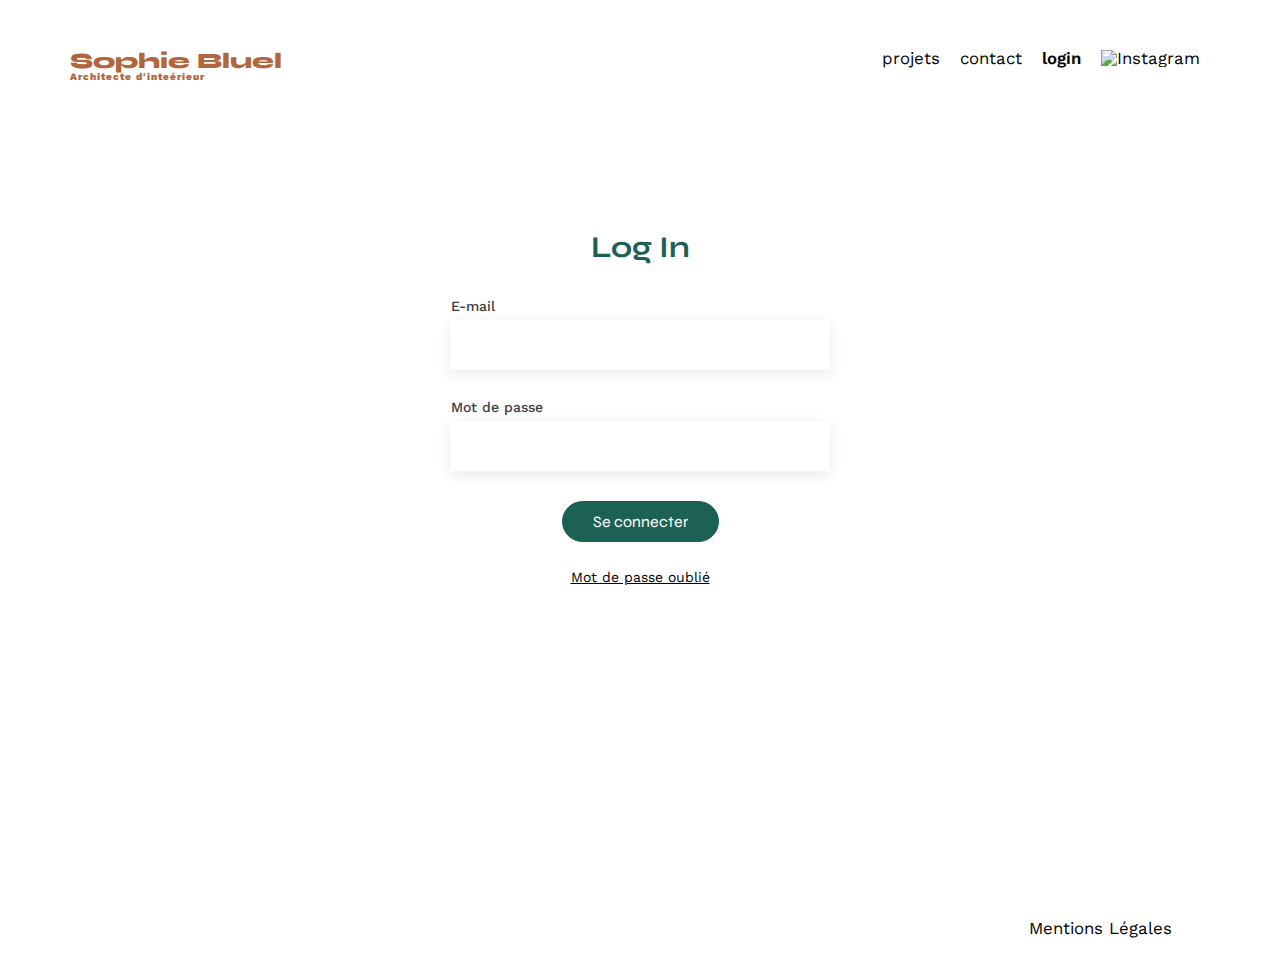
==== FrontEnd/pages/login.html @ 0238dd9f "Added login page" ====
<!DOCTYPE html>
<html lang="fr">
  <head>
    <meta charset="UTF-8" />
    <title>Sophie Bluel - Architecte d'intérieur - Login</title>
    <meta name="viewport" content="width=device-width, initial-scale=1.0" />
    <link rel="preconnect" href="https://fonts.googleapis.com" />
    <link rel="preconnect" href="https://fonts.gstatic.com" crossorigin />
    <link
      href="https://fonts.googleapis.com/css2?family=Syne:wght@700;800&family=Work+Sans&display=swap"
      rel="stylesheet"
    />
    <meta name="description" content="" />
    <link rel="stylesheet" href="../assets/style.css" />
  </head>
  <body>
    <header>
      <h1>Sophie Bluel <span>Architecte d'inteérieur</span></h1>
      <nav>
        <ul>
          <li><a href="../index.html">projets</a></li>
          <li>contact</li>
          <li class="active--link">login</li>
          <li><img src="../assets/icons/instagram.png" alt="Instagram" /></li>
        </ul>
      </nav>
    </header>
    <main>
      <section class="login">
        <h1>Log In</h1>
        <form class="login-form">
          <label for="email">E-mail</label>
          <input id="email" type="email" name="email" required />
          <label for="password">Mot de passe</label>
          <input id="password" type="password" name="password" required />
          <button class="basic-button" id="login" type="submit">Se connecter</button>
        </form>
        <a href="#">Mot de passe oublié</a>
      </section>
    </main>

    <footer>
      <nav>
        <ul>
          <li>Mentions Légales</li>
        </ul>
      </nav>
    </footer>
    <script type="module" src="../index.js"></script>
  </body>
</html>
---- FrontEnd/assets/style.css ----
/* http://meyerweb.com/eric/tools/css/reset/
   v2.0 | 20110126
   License: none (public domain)
*/

html,
body,
div,
span,
applet,
object,
iframe,
h1,
h2,
h3,
h4,
h5,
h6,
p,
blockquote,
pre,
a,
abbr,
acronym,
address,
big,
cite,
code,
del,
dfn,
em,
img,
ins,
kbd,
q,
s,
samp,
small,
strike,
strong,
sub,
sup,
tt,
var,
b,
u,
i,
center,
dl,
dt,
dd,
ol,
ul,
li,
fieldset,
form,
label,
legend,
table,
caption,
tbody,
tfoot,
thead,
tr,
th,
td,
article,
aside,
canvas,
details,
embed,
figure,
figcaption,
footer,
header,
hgroup,
menu,
nav,
output,
ruby,
section,
summary,
time,
mark,
audio,
video {
  margin: 0;
  padding: 0;
  border: 0;
  font-size: 100%;
  font: inherit;
  vertical-align: baseline;
}
/* HTML5 display-role reset for older browsers */
article,
aside,
details,
figcaption,
figure,
footer,
header,
hgroup,
menu,
nav,
section {
  display: block;
}
body {
  line-height: 1;
}
ol,
ul {
  list-style: none;
}
blockquote,
q {
  quotes: none;
}
blockquote:before,
blockquote:after,
q:before,
q:after {
  content: "";
  content: none;
}
table {
  border-collapse: collapse;
  border-spacing: 0;
}

a {
  text-decoration: none;
  color: inherit;
}
/** end reset css**/
body {
  max-width: 1140px;
  margin: auto;
  font-family: "Work Sans";
  font-size: 14px;
}
header {
  display: flex;
  justify-content: space-between;
  margin: 50px 0;
}

.active--link {
  font-weight: 600;
}
section {
  margin: 50px 0;
}

h1 {
  display: flex;
  flex-direction: column;
  font-family: "Syne";
  font-size: 22px;
  font-weight: 800;
  color: #b1663c;
}

h1 > span {
  font-family: "Work Sans";
  font-size: 10px;
  letter-spacing: 0.1em;
}

h2 {
  font-family: "Syne";
  font-weight: 700;
  font-size: 30px;
  color: #1d6154;
}
nav ul {
  display: flex;
  align-items: center;
  list-style-type: none;
}
nav li {
  padding: 0 10px;
  font-size: 1.2em;
}

li:hover {
  color: #b1663c;
}
#introduction {
  display: flex;
  align-items: center;
}
#introduction figure {
  flex: 1;
}
#introduction img {
  display: block;
  margin: auto;
  width: 80%;
}

#introduction article {
  flex: 1;
}
#introduction h2 {
  margin-bottom: 1em;
}

#introduction p {
  margin-bottom: 0.5em;
}
#portfolio h2 {
  text-align: center;
  margin-bottom: 1em;
}
.gallery {
  width: 100%;
  display: grid;
  grid-template-columns: 1fr 1fr 1fr;
  grid-column-gap: 20px;
  grid-row-gap: 20px;
}

.gallery__filters {
  display: flex;
  justify-content: center;
  gap: 0.625rem;
  margin-bottom: 3.125rem;
}

.login-form .basic-button,
.gallery__filters .basic-button {
  font-family: Syne;
  border: 1px solid #1d6154;
  border-radius: 3.75rem;
  color: #1d6154;
  padding: 0.625rem 1.875rem;
  cursor: pointer;
  font-size: 1rem;
}

.login-form .basic-button:hover,
.gallery__filters .basic-button:hover {
  color: #1d6154;
  background-color: white;
}

.login-form .basic-button,
.gallery__filters .button--active {
  color: white;
  background-color: #1d6154;
}

.gallery img {
  width: 100%;
}

.gallery figure {
  animation: fade-in-bottom 0.6s cubic-bezier(0.39, 0.575, 0.565, 1) both;
}

#contact {
  width: 50%;
  margin: auto;
}
#contact > * {
  text-align: center;
}
#contact h2 {
  margin-bottom: 20px;
}
#contact form {
  text-align: left;
  margin-top: 30px;
  display: flex;
  flex-direction: column;
}

#contact input {
  height: 50px;
  font-size: 1.2em;
  border: none;
  box-shadow: 0px 4px 14px rgba(0, 0, 0, 0.09);
}
#contact label {
  margin: 2em 0 1em 0;
}
#contact textarea {
  border: none;
  box-shadow: 0px 4px 14px rgba(0, 0, 0, 0.09);
}

input[type="submit"] {
  font-family: "Syne", sans-serif;
  font-weight: 700;
  color: white;
  background-color: #1d6154;
  margin: 2em auto;
  width: 180px;
  text-align: center;
  border-radius: 60px;
}

.login,
.login-form {
  display: flex;
  flex-direction: column;
  justify-content: center;
  align-items: center;
}

.login {
  margin-top: 9.375rem;
  margin-bottom: 21rem;
}

.login > h1 {
  color: #1d6154;
  font-size: 1.875rem;
  font-weight: 700;
  margin-bottom: 2.3rem;
}

.login-form {
  width: 379px;
  margin-bottom: 1.75rem;
}

.login-form label {
  align-self: flex-start;
  font-size: 0.875rem;
  margin-bottom: 0.43rem;
  font-weight: 500;
  color: #3d3d3d;
}

.login-form input {
  box-shadow: 0px 4px 14px rgba(0, 0, 0, 0.09);
  border: transparent;
  height: 50px;
  width: 90%;
  padding: 0 1.2rem;
  margin-bottom: 1.875rem;
}

.login a {
  text-decoration: underline;
}

footer nav ul {
  display: flex;
  justify-content: flex-end;
  margin: 2em;
}

/* KEYFRAMES */

@keyframes fade-in-bottom {
  0% {
    -webkit-transform: translateY(50px);
    transform: translateY(50px);
    opacity: 0;
  }
  100% {
    -webkit-transform: translateY(0);
    transform: translateY(0);
    opacity: 1;
  }
}
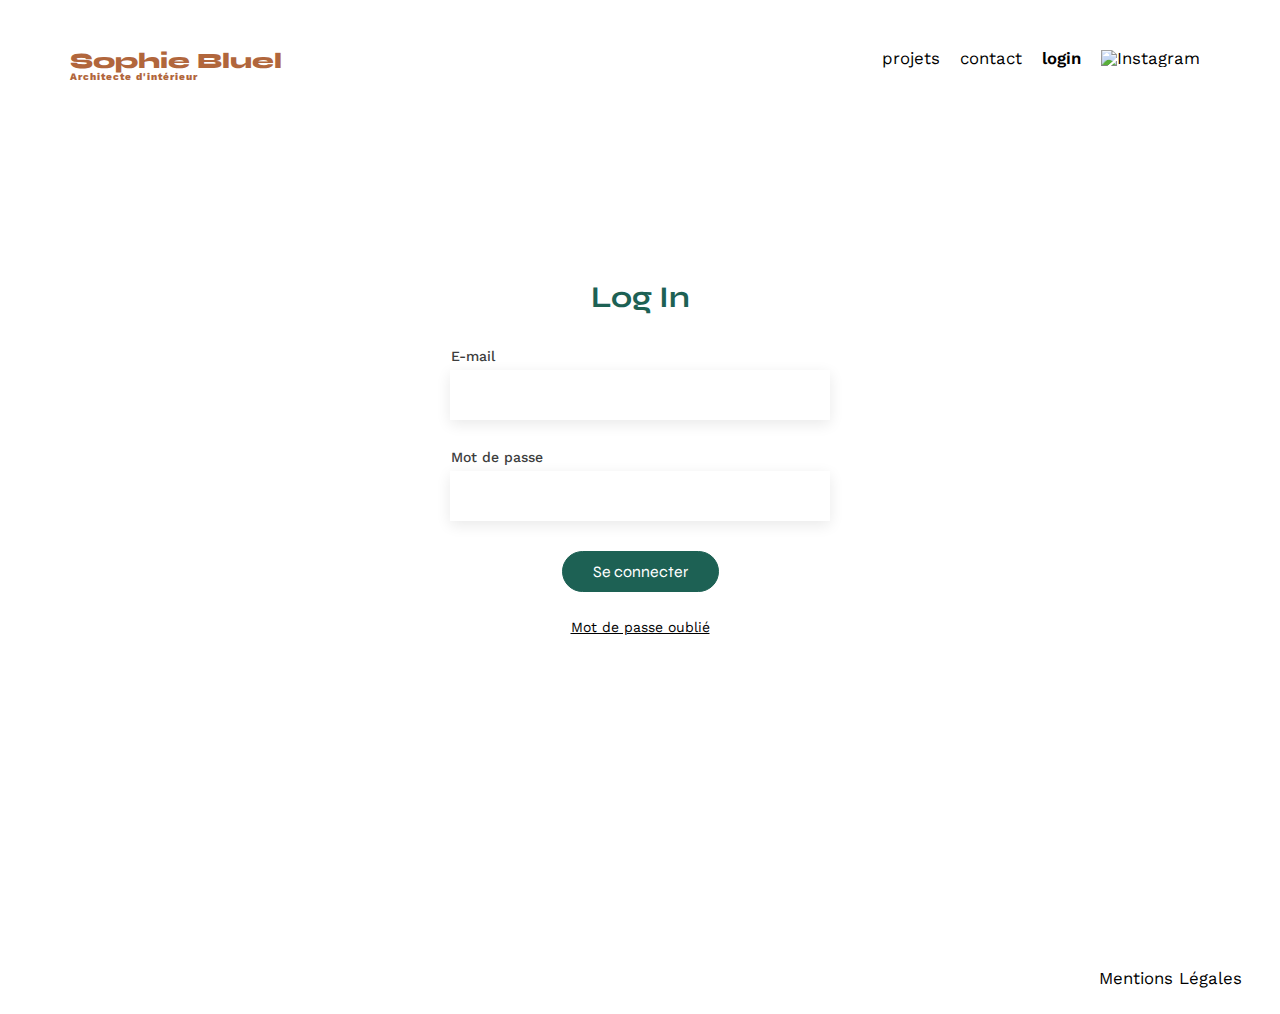
==== commit 040ec765: "Added edit bar in header" ====
--- a/FrontEnd/pages/login.html
+++ b/FrontEnd/pages/login.html
@@ -15,25 +15,29 @@
   </head>
   <body>
     <header>
-      <h1>Sophie Bluel <span>Architecte d'inteérieur</span></h1>
-      <nav>
-        <ul>
-          <li><a href="../index.html">projets</a></li>
-          <li>contact</li>
-          <li class="active--link">login</li>
-          <li><img src="../assets/icons/instagram.png" alt="Instagram" /></li>
-        </ul>
-      </nav>
+      <div class="header-content">
+        <h1>Sophie Bluel <span>Architecte d'intérieur</span></h1>
+        <nav>
+          <ul>
+            <li><a href="../index.html">projets</a></li>
+            <li>contact</li>
+            <li id="navLogin" class="active--link">login</li>
+            <li><img src="../assets/icons/instagram.png" alt="Instagram" /></li>
+          </ul>
+        </nav>
+      </div>
     </header>
     <main>
       <section class="login">
         <h1>Log In</h1>
-        <form class="login-form">
+        <form id="loginForm" class="login-form">
           <label for="email">E-mail</label>
           <input id="email" type="email" name="email" required />
           <label for="password">Mot de passe</label>
           <input id="password" type="password" name="password" required />
-          <button class="basic-button" id="login" type="submit">Se connecter</button>
+          <button class="basic-button" id="loginButton" type="button">
+            Se connecter
+          </button>
         </form>
         <a href="#">Mot de passe oublié</a>
       </section>
--- a/FrontEnd/assets/style.css
+++ b/FrontEnd/assets/style.css
@@ -134,19 +134,48 @@
 }
 /** end reset css**/
 body {
-  max-width: 1140px;
-  margin: auto;
   font-family: "Work Sans";
   font-size: 14px;
 }
+
+main {
+  margin: 0 auto;
+}
+
+main,
+.header-content {
+  max-width: 1140px;
+}
 header {
+  display: flex;
+  flex-direction: column;
+}
+
+header,
+.header--edit {
+  justify-content: center;
+}
+
+.header-content {
   display: flex;
   justify-content: space-between;
   margin: 50px 0;
+  align-self: center;
+  width: 100%;
+}
+
+.header--edit {
+  display: none;
+  background-color: black;
+  padding: 0.875rem;
 }
 
 .active--link {
   font-weight: 600;
+}
+
+#navLogin {
+  cursor: pointer;
 }
 section {
   margin: 50px 0;
@@ -189,6 +218,7 @@
 #introduction {
   display: flex;
   align-items: center;
+  flex-wrap: wrap;
 }
 #introduction figure {
   flex: 1;
@@ -211,7 +241,7 @@
 }
 #portfolio h2 {
   text-align: center;
-  margin-bottom: 1em;
+  margin-right: 1rem;
 }
 .gallery {
   width: 100%;
@@ -251,6 +281,14 @@
   background-color: #1d6154;
 }
 
+.projects-top {
+  position: relative;
+  display: flex;
+  justify-content: center;
+  align-items: center;
+  margin-bottom: 1em;
+}
+
 .gallery img {
   width: 100%;
 }
@@ -345,6 +383,62 @@
 
 .login a {
   text-decoration: underline;
+}
+
+.edit-button {
+  display: none;
+  align-items: center;
+  gap: 0.3rem;
+
+  cursor: pointer;
+}
+
+.edit-button img {
+  width: 14px;
+}
+
+.edit-button--header {
+  color: white;
+}
+
+.edit-button--header span {
+  margin-right: 1.3rem;
+}
+
+.edit-button--header img {
+  filter: invert(1);
+}
+
+.edit-button--top {
+  margin-bottom: 1.18rem;
+}
+
+.edit-button--mid {
+  width: 100%;
+  margin: 1rem 0 0 3.5rem;
+}
+
+.edit-button--bottom {
+  margin: 0;
+}
+
+.edit-button:not(.edit-button--header):hover span {
+  text-decoration: underline;
+}
+
+.publish-button {
+  border: transparent;
+  border-radius: 3.75rem;
+  padding: 0.7rem 1.4rem;
+  font-family: "Work Sans";
+  font-size: 0.875rem;
+  cursor: pointer;
+}
+
+.publish-button:hover,
+.publish-button:focus {
+  color: white;
+  background-color: #1d6154;
 }
 
 footer nav ul {
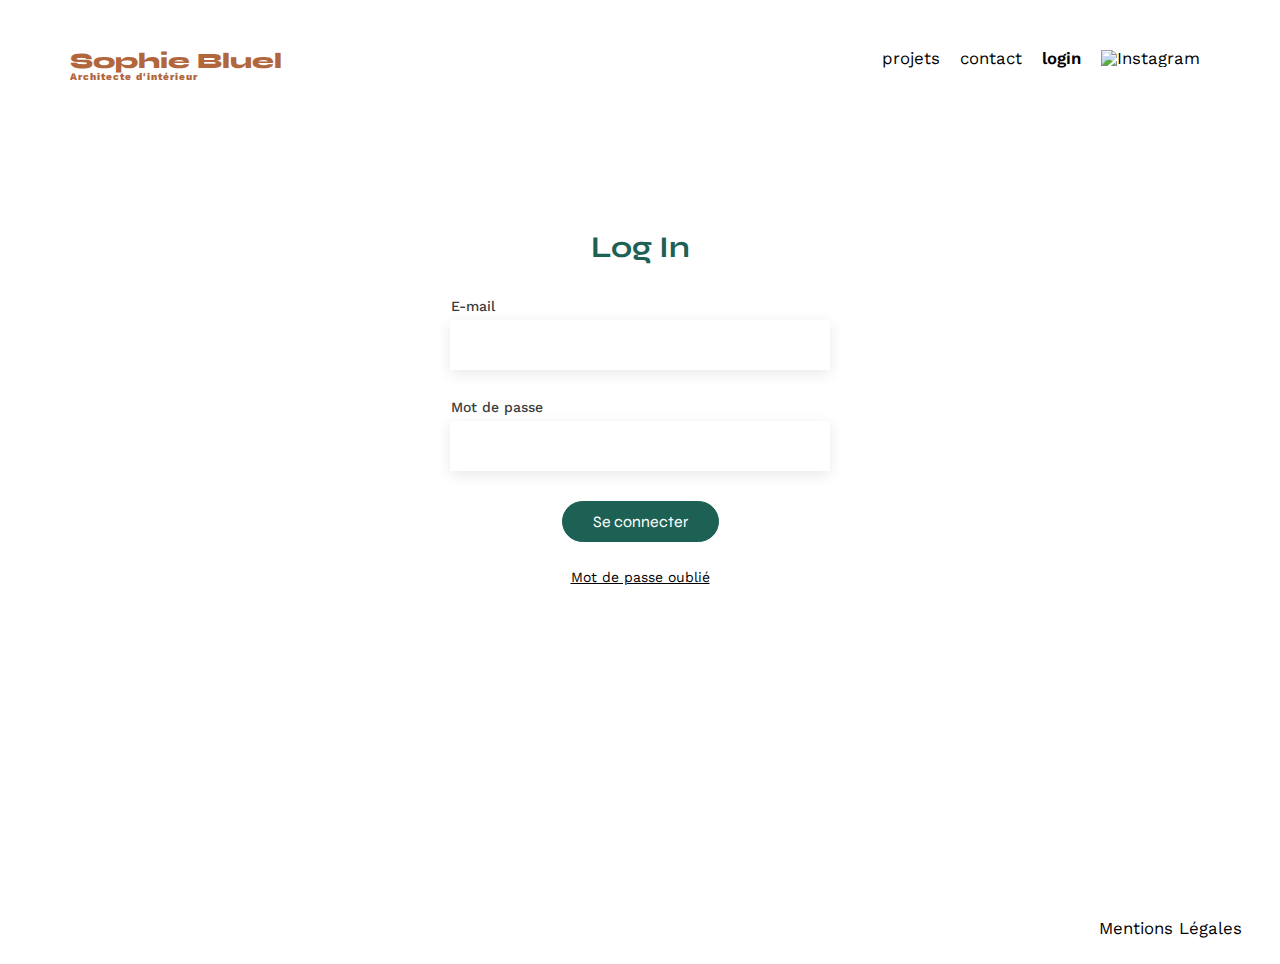
==== commit 87b5fa65: "- Cleaned code" ====
--- a/FrontEnd/pages/login.html
+++ b/FrontEnd/pages/login.html
@@ -15,17 +15,15 @@
   </head>
   <body>
     <header>
-      <div class="header-content">
-        <h1>Sophie Bluel <span>Architecte d'intérieur</span></h1>
-        <nav>
-          <ul>
-            <li><a href="../index.html">projets</a></li>
-            <li>contact</li>
-            <li id="navLogin" class="active--link">login</li>
-            <li><img src="../assets/icons/instagram.png" alt="Instagram" /></li>
-          </ul>
-        </nav>
-      </div>
+      <h1>Sophie Bluel <span>Architecte d'intérieur</span></h1>
+      <nav>
+        <ul>
+          <li><a href="../index.html">projets</a></li>
+          <li>contact</li>
+          <li id="navLogin" class="active--link">login</li>
+          <li><img src="../assets/icons/instagram.png" alt="Instagram" /></li>
+        </ul>
+      </nav>
     </header>
     <main>
       <section class="login">
--- a/FrontEnd/assets/style.css
+++ b/FrontEnd/assets/style.css
@@ -140,34 +140,27 @@
 
 main {
   margin: 0 auto;
-}
-
-main,
-.header-content {
   max-width: 1140px;
 }
+
 header {
   display: flex;
-  flex-direction: column;
-}
-
-header,
-.header--edit {
-  justify-content: center;
-}
-
-.header-content {
-  display: flex;
   justify-content: space-between;
-  margin: 50px 0;
+  margin: 50px auto;
   align-self: center;
-  width: 100%;
+  max-width: 1140px;
 }
 
 .header--edit {
   display: none;
+  justify-content: center;
+  animation: fade-in-top 0.6s cubic-bezier(0.39, 0.575, 0.565, 1) both;
   background-color: black;
-  padding: 0.875rem;
+  padding: 0.67rem;
+  position: sticky;
+  top: 0;
+  width: 100%;
+  z-index: 3;
 }
 
 .active--link {
@@ -258,8 +251,7 @@
   margin-bottom: 3.125rem;
 }
 
-.login-form .basic-button,
-.gallery__filters .basic-button {
+.basic-button {
   font-family: Syne;
   border: 1px solid #1d6154;
   border-radius: 3.75rem;
@@ -269,16 +261,25 @@
   font-size: 1rem;
 }
 
-.login-form .basic-button:hover,
-.gallery__filters .basic-button:hover {
+.basic-button:hover {
   color: #1d6154;
   background-color: white;
 }
 
-.login-form .basic-button,
-.gallery__filters .button--active {
+#addWorkButton,
+#loginButton,
+.button--active {
   color: white;
   background-color: #1d6154;
+}
+
+#addWorkButton:hover,
+#addWorkButton:focus,
+#loginButton:hover,
+#loginButton:focus,
+.button--active:hover {
+  color: #1d6154;
+  background-color: white;
 }
 
 .projects-top {
@@ -295,6 +296,10 @@
 
 .gallery figure {
   animation: fade-in-bottom 0.6s cubic-bezier(0.39, 0.575, 0.565, 1) both;
+}
+
+.gallery figure > img {
+  margin-bottom: 0.4rem;
 }
 
 #contact {
@@ -422,6 +427,11 @@
   margin: 0;
 }
 
+.edit-button--bottom img,
+.edit-button--bottom span {
+  pointer-events: none;
+}
+
 .edit-button:not(.edit-button--header):hover span {
   text-decoration: underline;
 }
@@ -445,6 +455,94 @@
   display: flex;
   justify-content: flex-end;
   margin: 2em;
+}
+
+/* MODAL */
+
+.modal-container {
+  display: none;
+  justify-content: center;
+  align-items: center;
+  position: fixed;
+  z-index: 2;
+  top: 0;
+  left: 0;
+  bottom: 0;
+  right: 0;
+  min-height: 100vh;
+  background: rgba(0, 0, 0, 0.3);
+}
+
+.modal {
+  display: flex;
+  flex-direction: column;
+  position: relative;
+  background-color: white;
+  min-height: 400px;
+  max-width: 630px;
+  padding: 3.125rem 6.56rem;
+  border-radius: 0.875rem;
+  animation: fade-in-bottom 0.6s cubic-bezier(0.39, 0.575, 0.565, 1) both;
+}
+
+.modal h2 {
+  font-family: "Work Sans";
+  color: black;
+  font-weight: 400;
+  font-size: 1.625rem;
+  text-align: center;
+}
+
+.modal .fa-xmark {
+  position: absolute;
+  font-size: 1rem;
+  z-index: 4;
+  top: 26px;
+  right: 30px;
+  cursor: pointer;
+}
+
+.modal-work {
+  position: relative;
+  max-width: 76px;
+  cursor: pointer;
+  animation: fade-in-right 1s cubic-bezier(0.39, 0.575, 0.565, 1) both;
+}
+
+.modal-work-list {
+  display: flex;
+  flex-wrap: wrap;
+  gap: 0.5rem;
+  max-width: 420px;
+  padding-bottom: 2.9rem;
+  border-bottom: 1px #b3b3b3 solid;
+}
+
+.modal-work__trash {
+  position: absolute;
+  top: 6px;
+  right: 5px;
+  background-color: black;
+  color: white;
+  display: flex;
+  justify-content: center;
+  padding: 0.3rem;
+  font-size: 0.5rem;
+  border-radius: 0.2rem;
+}
+
+#addWorkButton {
+  max-width: 230px;
+  margin: 0 auto 1.43rem;
+}
+
+#deleteGalleryBtn {
+  color: #d65353;
+  font-size: 0.875rem;
+  border: transparent;
+  background-color: transparent;
+  font-family: "Syne", sans-serif;
+  cursor: pointer;
 }
 
 /* KEYFRAMES */
@@ -461,3 +559,29 @@
     opacity: 1;
   }
 }
+
+@keyframes fade-in-right {
+  0% {
+    -webkit-transform: translateX(50px);
+    transform: translateX(50px);
+    opacity: 0;
+  }
+  100% {
+    -webkit-transform: translateX(0);
+    transform: translateX(0);
+    opacity: 1;
+  }
+}
+
+@keyframes fade-in-top {
+  0% {
+    -webkit-transform: translateY(-50px);
+    transform: translateY(-50px);
+    opacity: 0;
+  }
+  100% {
+    -webkit-transform: translateY(0);
+    transform: translateY(0);
+    opacity: 1;
+  }
+}
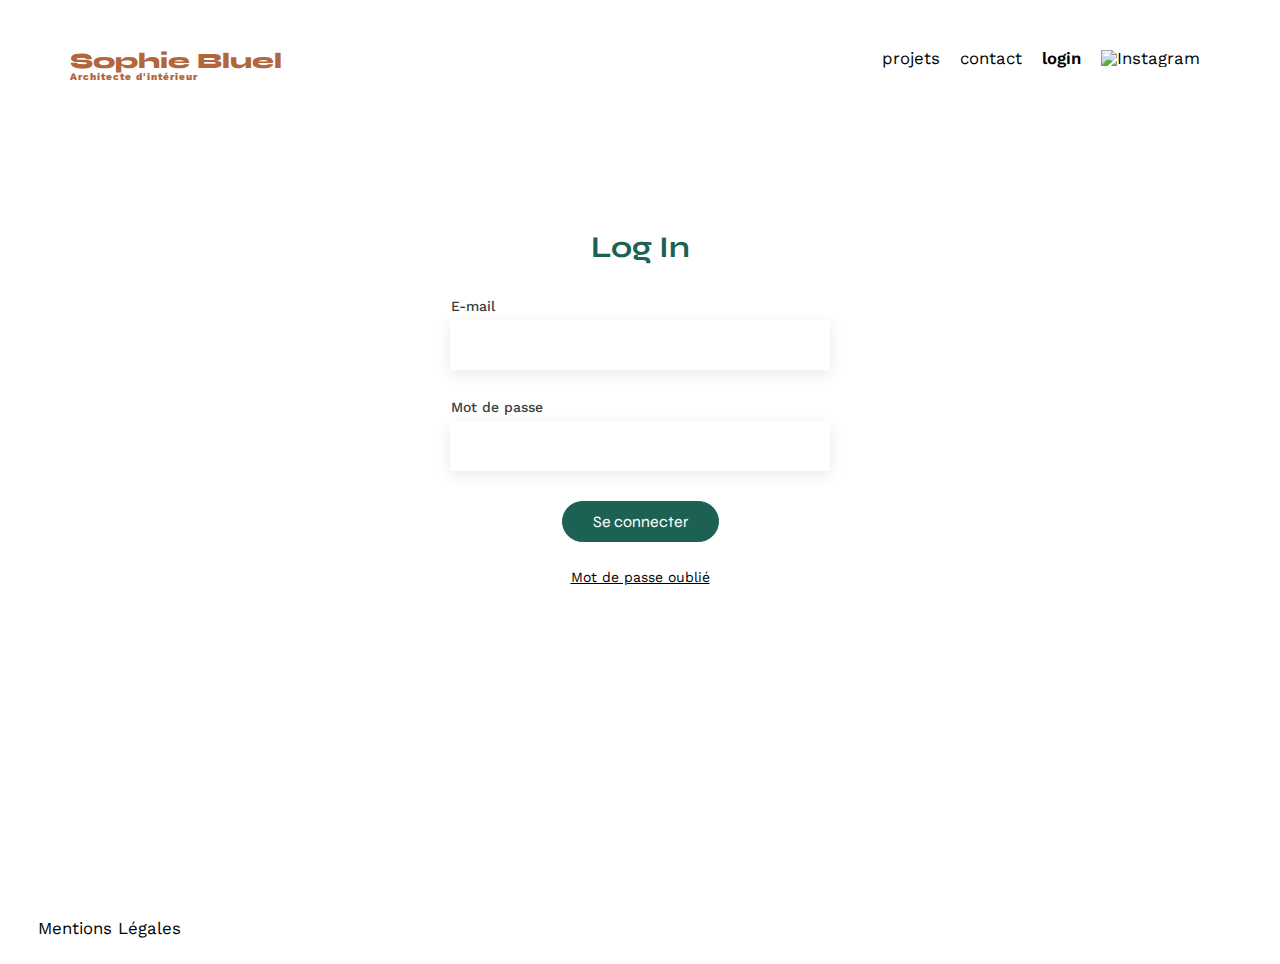
==== commit 0b6d9e8e: "Cleaned code Bug fixes" ====
--- a/FrontEnd/pages/login.html
+++ b/FrontEnd/pages/login.html
@@ -17,7 +17,7 @@
     <header>
       <h1>Sophie Bluel <span>Architecte d'intérieur</span></h1>
       <nav>
-        <ul>
+        <ul class="flex--aligned">
           <li><a href="../index.html">projets</a></li>
           <li>contact</li>
           <li id="navLogin" class="active--link">login</li>
@@ -26,9 +26,9 @@
       </nav>
     </header>
     <main>
-      <section class="login">
+      <section class="login flex--center flex--column flex--aligned">
         <h1>Log In</h1>
-        <form id="loginForm" class="login-form">
+        <form id="loginForm" class="basic-form flex--center flex--column flex--aligned">
           <label for="email">E-mail</label>
           <input id="email" type="email" name="email" required />
           <label for="password">Mot de passe</label>
--- a/FrontEnd/assets/style.css
+++ b/FrontEnd/assets/style.css
@@ -132,6 +132,10 @@
   text-decoration: none;
   color: inherit;
 }
+
+img {
+  display: block;
+}
 /** end reset css**/
 body {
   font-family: "Work Sans";
@@ -159,7 +163,6 @@
   padding: 0.67rem;
   position: sticky;
   top: 0;
-  width: 100%;
   z-index: 3;
 }
 
@@ -167,11 +170,30 @@
   font-weight: 600;
 }
 
+.flex,
+.flex--column,
+.flex--center,
+.flex--aligned {
+  display: flex;
+}
+
+.flex--column {
+  flex-direction: column;
+}
+
+.flex--center {
+  justify-content: center;
+}
+
+.flex--aligned {
+  align-items: center;
+}
+
 #navLogin {
   cursor: pointer;
 }
 section {
-  margin: 50px 0;
+  margin: 3.125rem 0;
 }
 
 h1 {
@@ -196,8 +218,6 @@
   color: #1d6154;
 }
 nav ul {
-  display: flex;
-  align-items: center;
   list-style-type: none;
 }
 nav li {
@@ -209,8 +229,6 @@
   color: #b1663c;
 }
 #introduction {
-  display: flex;
-  align-items: center;
   flex-wrap: wrap;
 }
 #introduction figure {
@@ -245,8 +263,7 @@
 }
 
 .gallery__filters {
-  display: flex;
-  justify-content: center;
+  flex-wrap: wrap;
   gap: 0.625rem;
   margin-bottom: 3.125rem;
 }
@@ -284,14 +301,12 @@
 
 .projects-top {
   position: relative;
-  display: flex;
-  justify-content: center;
-  align-items: center;
   margin-bottom: 1em;
 }
 
 .gallery img {
   width: 100%;
+  max-height: 485px;
 }
 
 .gallery figure {
@@ -312,11 +327,10 @@
 #contact h2 {
   margin-bottom: 20px;
 }
+
 #contact form {
   text-align: left;
   margin-top: 30px;
-  display: flex;
-  flex-direction: column;
 }
 
 #contact input {
@@ -325,6 +339,7 @@
   border: none;
   box-shadow: 0px 4px 14px rgba(0, 0, 0, 0.09);
 }
+
 #contact label {
   margin: 2em 0 1em 0;
 }
@@ -344,14 +359,6 @@
   border-radius: 60px;
 }
 
-.login,
-.login-form {
-  display: flex;
-  flex-direction: column;
-  justify-content: center;
-  align-items: center;
-}
-
 .login {
   margin-top: 9.375rem;
   margin-bottom: 21rem;
@@ -364,12 +371,12 @@
   margin-bottom: 2.3rem;
 }
 
-.login-form {
+.basic-form {
   width: 379px;
   margin-bottom: 1.75rem;
 }
 
-.login-form label {
+.basic-form label {
   align-self: flex-start;
   font-size: 0.875rem;
   margin-bottom: 0.43rem;
@@ -377,13 +384,24 @@
   color: #3d3d3d;
 }
 
-.login-form input {
+.basic-form select,
+.basic-form input {
   box-shadow: 0px 4px 14px rgba(0, 0, 0, 0.09);
   border: transparent;
   height: 50px;
   width: 90%;
   padding: 0 1.2rem;
   margin-bottom: 1.875rem;
+  font-family: "Work Sans";
+}
+
+.basic-form select {
+  width: 100%;
+}
+
+.basic-form option {
+  font-family: "Work Sans";
+  cursor: pointer;
 }
 
 .login a {
@@ -452,7 +470,6 @@
 }
 
 footer nav ul {
-  display: flex;
   justify-content: flex-end;
   margin: 2em;
 }
@@ -474,8 +491,6 @@
 }
 
 .modal {
-  display: flex;
-  flex-direction: column;
   position: relative;
   background-color: white;
   min-height: 400px;
@@ -485,6 +500,20 @@
   animation: fade-in-bottom 0.6s cubic-bezier(0.39, 0.575, 0.565, 1) both;
 }
 
+.modal__add-picture {
+  background-color: #e8f1f7;
+  padding: 1.25rem 0;
+  width: 100%;
+}
+
+.modal__add-picture .picture-icon {
+  margin-bottom: 1rem;
+}
+
+.modal__add-picture span {
+  font-size: 0.625rem;
+}
+
 .modal h2 {
   font-family: "Work Sans";
   color: black;
@@ -493,13 +522,21 @@
   text-align: center;
 }
 
+.modal .fa-arrow-left,
 .modal .fa-xmark {
   position: absolute;
-  font-size: 1rem;
+  font-size: 1.1rem;
   z-index: 4;
+  cursor: pointer;
   top: 26px;
+}
+
+.modal .fa-xmark {
   right: 30px;
-  cursor: pointer;
+}
+
+.modal .fa-arrow-left {
+  left: 30px;
 }
 
 .modal-work {
@@ -524,16 +561,23 @@
   right: 5px;
   background-color: black;
   color: white;
-  display: flex;
-  justify-content: center;
   padding: 0.3rem;
   font-size: 0.5rem;
   border-radius: 0.2rem;
 }
 
+.fa-trash-can {
+  pointer-events: none;
+}
+
+#sendWorkBtn,
 #addWorkButton {
-  max-width: 230px;
+  max-width: 237px;
   margin: 0 auto 1.43rem;
+}
+
+#sendWorkBtn {
+  width: 237px;
 }
 
 #deleteGalleryBtn {
@@ -543,6 +587,56 @@
   background-color: transparent;
   font-family: "Syne", sans-serif;
   cursor: pointer;
+}
+
+#addWorkForm {
+  border-bottom: 1px #b3b3b3 solid;
+}
+
+.add-picture--button {
+  background-color: #cbd6dc;
+  color: #306685;
+  font-family: "Work Sans", sans-serif;
+  font-size: 0.875rem;
+  border: transparent;
+  margin-bottom: 0.4rem;
+  align-self: center !important;
+}
+
+.confirm-modal-container {
+  display: none;
+  position: fixed;
+  top: 0;
+  bottom: 0;
+  left: 0;
+  right: 0;
+  z-index: 3;
+  background-color: #24242456;
+  width: 100vw;
+  height: 100vh;
+}
+
+.confirm-modal {
+  animation: fade-in-bottom 0.3s cubic-bezier(0.39, 0.575, 0.565, 1) both;
+  z-index: 4;
+  background-color: white;
+  margin: auto;
+  border-radius: 1rem;
+  box-shadow: 1px 1px 5px rgb(104, 104, 104);
+  width: 270px;
+  height: 100px;
+  padding: 1rem;
+  gap: 1rem;
+  font-size: 1.2rem;
+  text-align: center;
+}
+
+.confirm-modal__buttons {
+  gap: 0.7rem;
+}
+
+.confirm-modal button {
+  padding: 0.3rem 0.8rem;
 }
 
 /* KEYFRAMES */
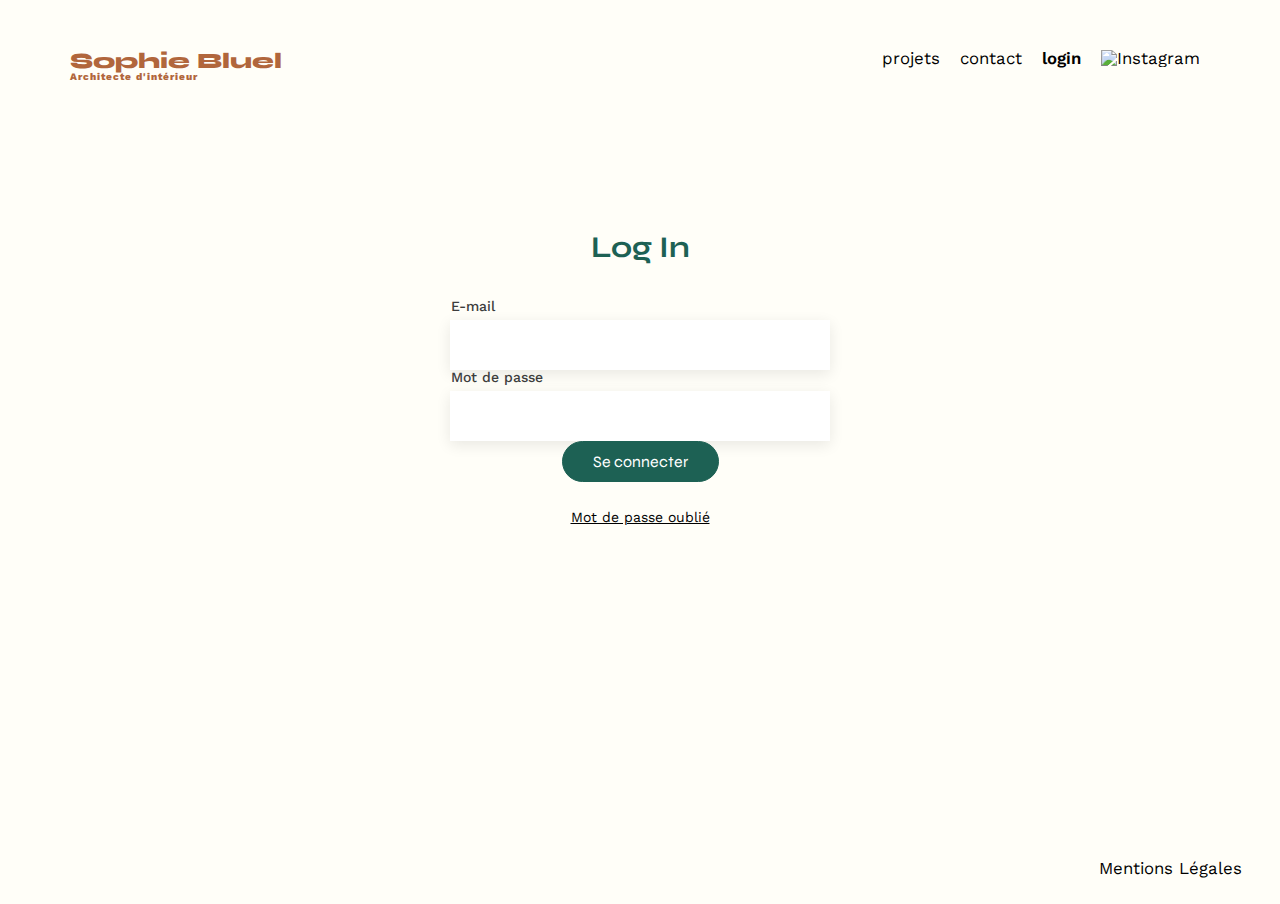
==== commit e7db25f6: "Added form validation control" ====
--- a/FrontEnd/pages/login.html
+++ b/FrontEnd/pages/login.html
@@ -43,7 +43,7 @@
 
     <footer>
       <nav>
-        <ul>
+        <ul class="flex">
           <li>Mentions Légales</li>
         </ul>
       </nav>
--- a/FrontEnd/assets/style.css
+++ b/FrontEnd/assets/style.css
@@ -140,6 +140,7 @@
 body {
   font-family: "Work Sans";
   font-size: 14px;
+  background-color: #FFFEF8;
 }
 
 main {
@@ -170,6 +171,12 @@
   font-weight: 600;
 }
 
+.warning--text {
+  font-size: 0.7rem;
+  color: red;
+  margin: 0.5rem 0;
+}
+
 .flex,
 .flex--column,
 .flex--center,
@@ -225,6 +232,10 @@
   font-size: 1.2em;
 }
 
+nav li img {
+  cursor: pointer;
+}
+
 li:hover {
   color: #b1663c;
 }
@@ -281,6 +292,16 @@
 .basic-button:hover {
   color: #1d6154;
   background-color: white;
+}
+
+.basic-button:disabled {
+  background-color: #A7A7A7;
+  border: transparent;
+}
+
+.basic-button:disabled:hover {
+  background-color: #A7A7A7;
+  color: white;
 }
 
 #addWorkButton,
@@ -357,6 +378,7 @@
   width: 180px;
   text-align: center;
   border-radius: 60px;
+  cursor: pointer;
 }
 
 .login {
@@ -391,7 +413,6 @@
   height: 50px;
   width: 90%;
   padding: 0 1.2rem;
-  margin-bottom: 1.875rem;
   font-family: "Work Sans";
 }
 
@@ -504,6 +525,7 @@
   background-color: #e8f1f7;
   padding: 1.25rem 0;
   width: 100%;
+  margin: 3.1rem 0 0;
 }
 
 .modal__add-picture .picture-icon {
@@ -512,6 +534,10 @@
 
 .modal__add-picture span {
   font-size: 0.625rem;
+}
+
+.modal__add-info {
+  gap: 1rem;
 }
 
 .modal h2 {
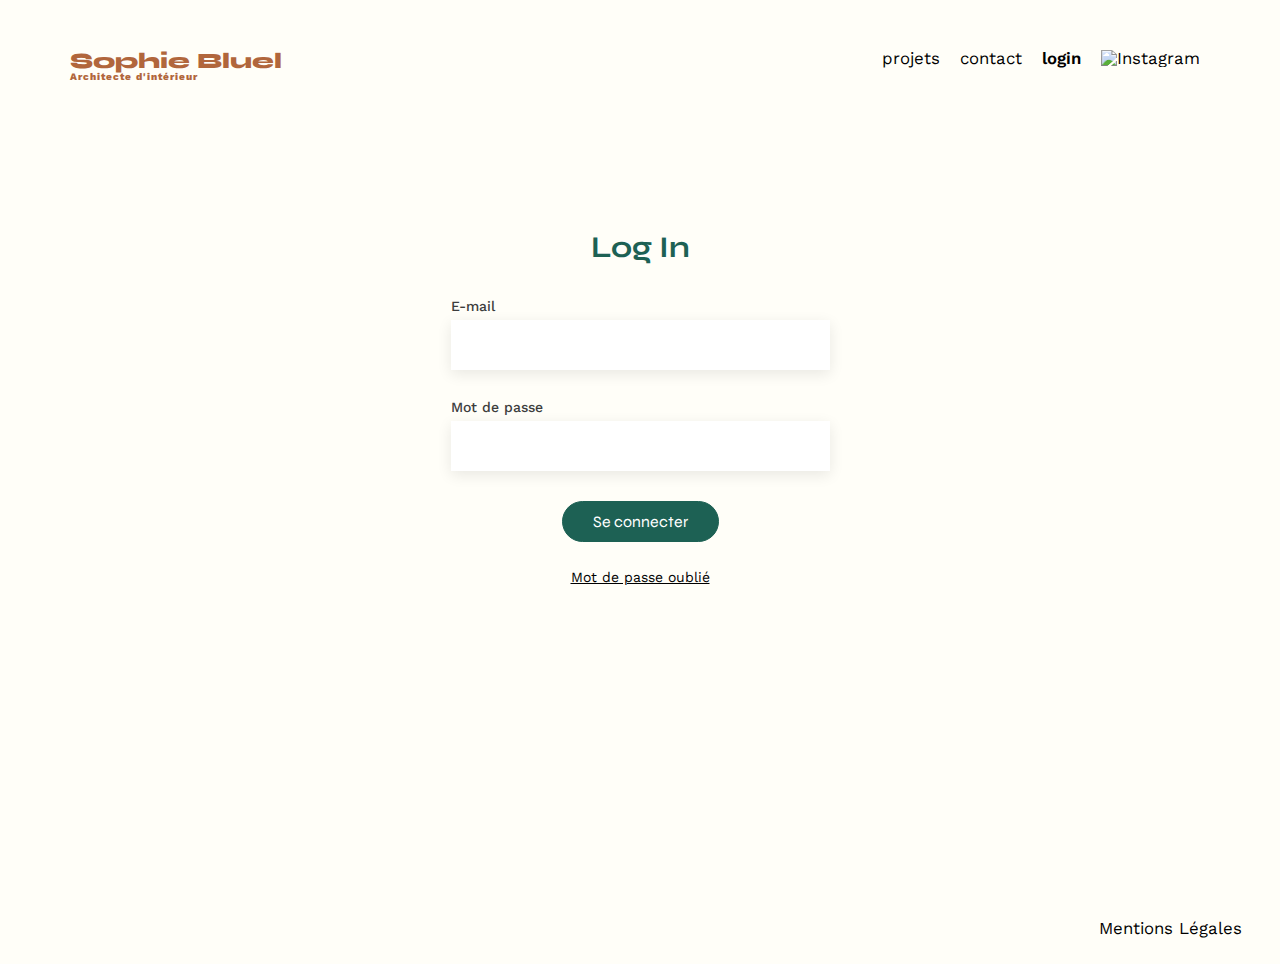
==== commit 40691f71: "Fixed login form style" ====
--- a/FrontEnd/pages/login.html
+++ b/FrontEnd/pages/login.html
@@ -28,11 +28,18 @@
     <main>
       <section class="login flex--center flex--column flex--aligned">
         <h1>Log In</h1>
-        <form id="loginForm" class="basic-form flex--center flex--column flex--aligned">
-          <label for="email">E-mail</label>
-          <input id="email" type="email" name="email" required />
-          <label for="password">Mot de passe</label>
-          <input id="password" type="password" name="password" required />
+        <form
+          id="loginForm"
+          class="basic-form flex--center flex--column flex--aligned"
+        >
+          <div class="login-form__section flex--column">
+            <label for="email">E-mail</label>
+            <input id="email" type="email" name="email" required />
+          </div>
+          <div class="login-form__section flex--column">
+            <label for="password">Mot de passe</label>
+            <input id="password" type="password" name="password" required />
+          </div>
           <button class="basic-button" id="loginButton" type="button">
             Se connecter
           </button>
--- a/FrontEnd/assets/style.css
+++ b/FrontEnd/assets/style.css
@@ -393,6 +393,14 @@
   margin-bottom: 2.3rem;
 }
 
+#loginForm {
+ gap:1.875rem ;
+}
+
+.login-form__section {
+  width: 100%;
+}
+
 .basic-form {
   width: 379px;
   margin-bottom: 1.75rem;
@@ -663,6 +671,7 @@
 
 .confirm-modal button {
   padding: 0.3rem 0.8rem;
+  font-size: 0.8rem
 }
 
 /* KEYFRAMES */
